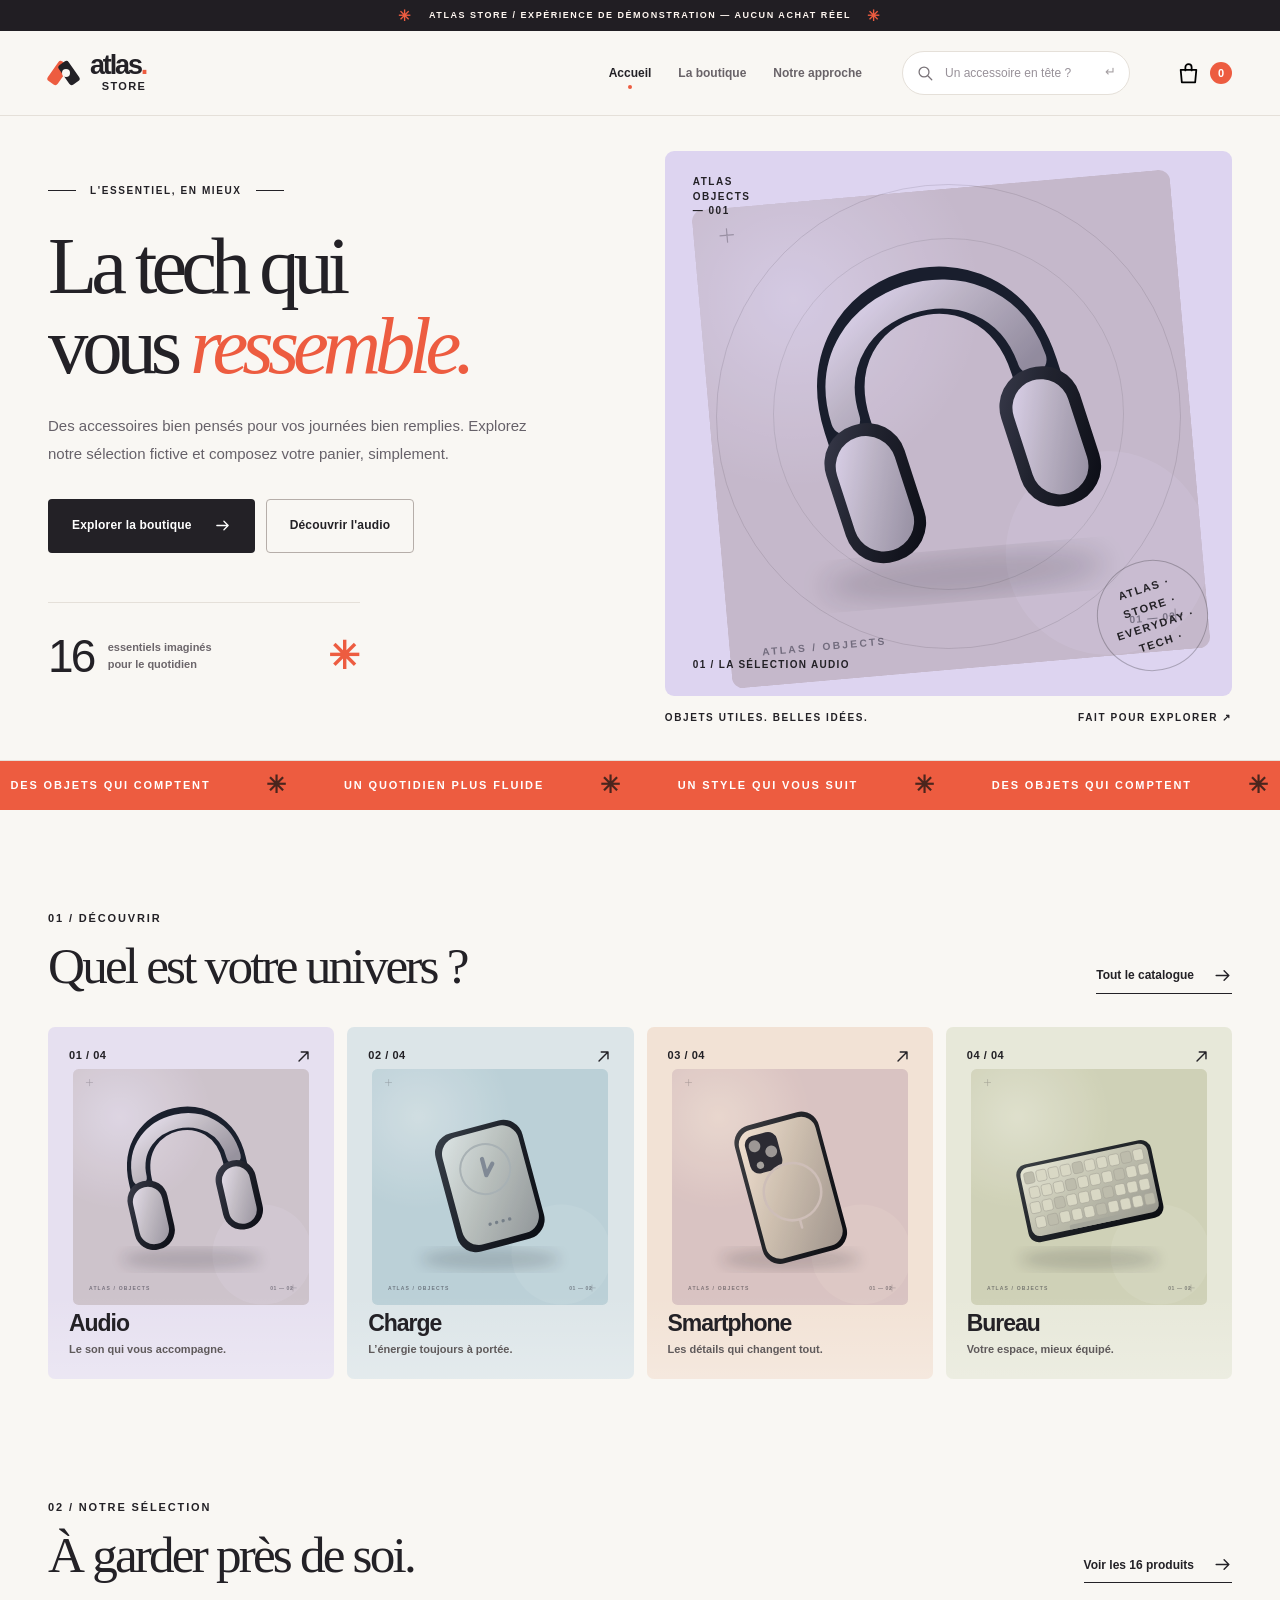
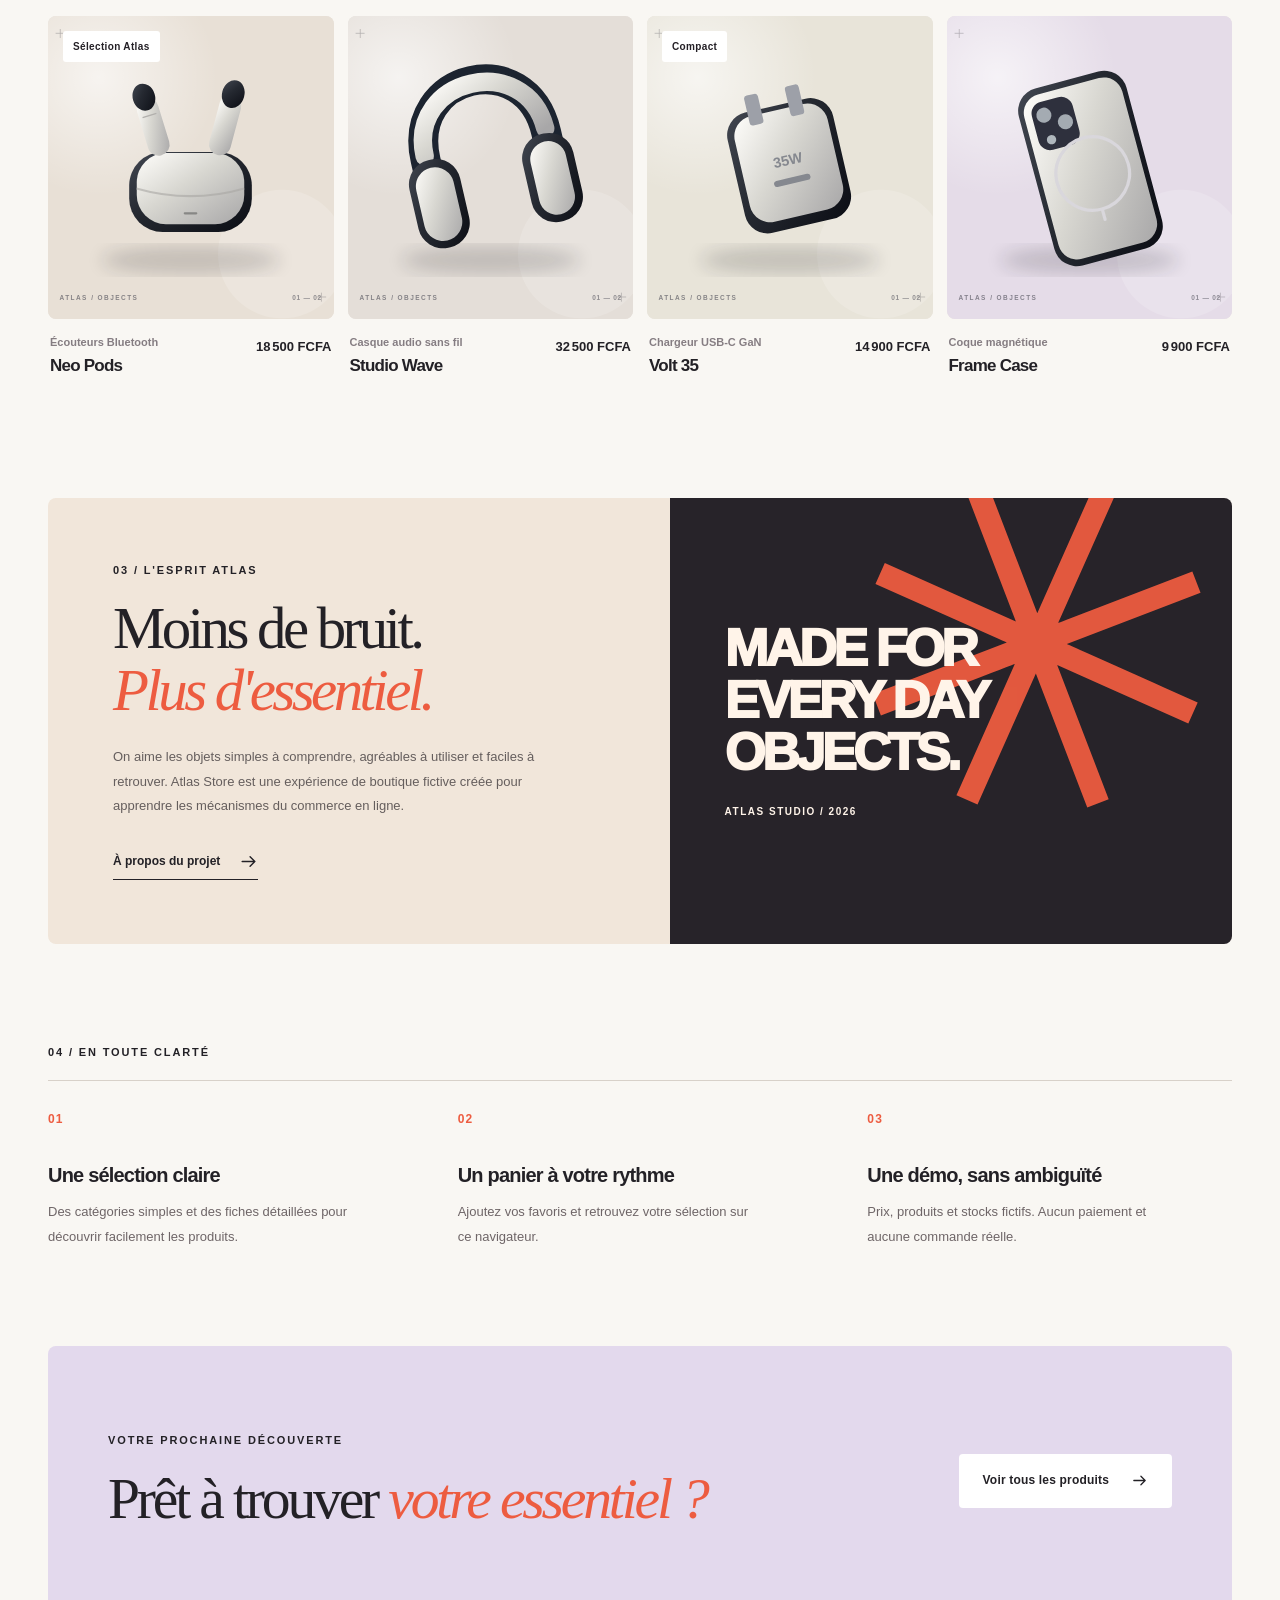
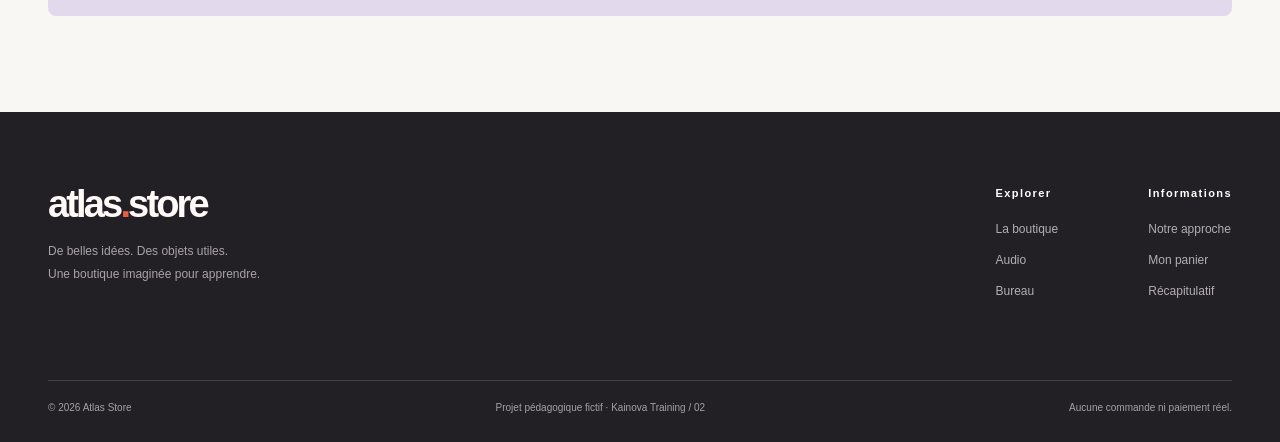
==== KAINOVA-TRAINING/02-atlas-store/index.html @ 6f4c929e "feat(training): build Atlas Store interactive catalog and local cart" ====
<!doctype html>
<html lang="fr">
<head>
  <meta charset="utf-8">
  <meta name="viewport" content="width=device-width, initial-scale=1">
  <meta name="theme-color" content="#f8f6f2">
  <meta name="description" content="Atlas Store, catalogue interactif fictif d'accessoires tech. Explorez 16 produits, comparez les variantes et composez un panier de démonstration, sans paiement réel.">
  <title>Atlas Store — Vos essentiels tech, autrement.</title>
  <link rel="icon" href="assets/favicon.svg" type="image/svg+xml">
  <link rel="stylesheet" href="css/style.css">
  <script type="module" src="js/app.js"></script>
</head>
<body>
  <a href="#main-content" class="skip-link">Aller au contenu</a>
  <div class="announcement"><span class="announcement__star" aria-hidden="true">✳</span> ATLAS STORE / EXPÉRIENCE DE DÉMONSTRATION — AUCUN ACHAT RÉEL <span class="announcement__star" aria-hidden="true">✳</span></div>
  <header class="site-header" id="site-header">
    <div class="header-inner container">
      <a class="logo" href="#/" aria-label="Atlas Store, accueil"><span class="logo__mark" aria-hidden="true"><span></span><span></span><span></span></span><span>atlas<span class="logo__dot">.</span><small>store</small></span></a>
      <nav class="header-nav" aria-label="Navigation principale"><a data-nav="home" href="#/">Accueil</a><a data-nav="catalog" href="#/catalogue">La boutique</a><a data-nav="about" href="#/a-propos">Notre approche</a></nav>
      <form id="header-search" class="header-search" role="search"><label for="global-search" class="sr-only">Rechercher dans le catalogue</label><svg aria-hidden="true" viewBox="0 0 24 24" fill="none"><circle cx="10.7" cy="10.7" r="6.6" stroke="currentColor" stroke-width="1.7"/><path d="m16 16 5 5" stroke="currentColor" stroke-width="1.7" stroke-linecap="round"/></svg><input type="search" id="global-search" placeholder="Un accessoire en tête ?" autocomplete="off"><kbd class="search-hint" aria-hidden="true">↵</kbd></form>
      <button id="cart-trigger" class="cart-trigger" type="button" aria-label="Ouvrir le panier, 0 article" aria-haspopup="dialog" aria-controls="cart-drawer"><svg aria-hidden="true" viewBox="0 0 24 24" fill="none" stroke="currentColor" stroke-width="1.7" stroke-linecap="round" stroke-linejoin="round"><path d="M4.5 8.5h15l-1.1 12H5.6z"/><path d="M9 9V6a3 3 0 0 1 6 0v3"/></svg><span class="cart-count" id="header-cart-count">0</span></button>
    </div>
    <div class="mobile-nav container" aria-label="Navigation mobile"><a href="#/">Accueil</a><a href="#/catalogue">Catalogue</a><a href="#/a-propos">À propos</a></div>
  </header>
  <main id="main-content" tabindex="-1"></main>
  <footer class="footer">
    <div class="container footer__top"><div><a class="footer-logo" href="#/">atlas<span>.</span>store</a><p>De belles idées. Des objets utiles.<br>Une boutique imaginée pour apprendre.</p></div><div class="footer__links"><div><strong>Explorer</strong><a href="#/catalogue">La boutique</a><a href="#/catalogue?category=audio">Audio</a><a href="#/catalogue?category=informatique">Bureau</a></div><div><strong>Informations</strong><a href="#/a-propos">Notre approche</a><a href="#/panier">Mon panier</a><a href="#/recapitulatif">Récapitulatif</a></div></div></div>
    <div class="container footer__bottom"><span>© <span id="footer-year">2026</span> Atlas Store</span><span>Projet pédagogique fictif · Kainova Training / 02</span><span>Aucune commande ni paiement réel.</span></div>
  </footer>
  <div id="drawer-layer" class="drawer-layer" hidden><div class="drawer-backdrop" data-close-drawer></div><aside id="cart-drawer" class="drawer" role="dialog" aria-modal="true" aria-labelledby="drawer-title" tabindex="-1"><div class="drawer__top"><div><p class="eyebrow">MON ESPACE</p><h2 id="drawer-title">Mon panier <span id="drawer-count"></span></h2></div><button class="icon-btn" type="button" id="drawer-close" aria-label="Fermer le panier"><svg viewBox="0 0 24 24" aria-hidden="true" fill="none" stroke="currentColor" stroke-width="1.7"><path d="M5 5l14 14M19 5 5 19"/></svg></button></div><div class="drawer__content" id="drawer-items"></div><div class="drawer__bottom" id="drawer-bottom"></div></aside></div>
  <div id="toast" class="toast" role="status" aria-live="polite" aria-atomic="true"></div>
  <svg xmlns="http://www.w3.org/2000/svg" style="position:absolute;width:0;height:0;overflow:hidden" aria-hidden="true"><symbol id="i-arrow" viewBox="0 0 24 24"><path d="M4 12h16M14 6l6 6-6 6" fill="none" stroke="currentColor" stroke-width="1.8" stroke-linecap="round" stroke-linejoin="round"/></symbol><symbol id="i-plus" viewBox="0 0 24 24"><path d="M12 5v14M5 12h14" fill="none" stroke="currentColor" stroke-width="1.9" stroke-linecap="round"/></symbol><symbol id="i-minus" viewBox="0 0 24 24"><path d="M5 12h14" fill="none" stroke="currentColor" stroke-width="1.9" stroke-linecap="round"/></symbol></svg>
</body>
</html>
---- KAINOVA-TRAINING/02-atlas-store/css/style.css ----
:root {
  --ink: #232126;
  --ink-soft: #5b575b;
  --subtle: #888184;
  --canvas: #f9f7f3;
  --paper: #fffefd;
  --stroke: #e5e0d9;
  --orange: #ed5c40;
  --orange-dark: #cf452c;
  --lavender: #e8e0f0;
  --shadow: 0 16px 48px rgba(37,29,26,.07);
  --radius: 13px;
  --container: 1392px;
}
*,*::before,*::after {box-sizing:border-box}
html{scroll-behavior:smooth;scroll-padding-top:110px}
body{margin:0;background:var(--canvas);color:var(--ink);font-family:Inter,'Segoe UI',Arial,Helvetica,sans-serif;font-size:15px;-webkit-font-smoothing:antialiased;line-height:1.5}
body.has-drawer{overflow:hidden}
button,input,select{font:inherit}
button{cursor:pointer}
button:disabled{cursor:not-allowed}
a{color:inherit;text-decoration:none}
img,svg{max-width:100%}
img{display:block;object-fit:cover}
svg{display:block}
:focus-visible{outline:3px solid var(--orange);outline-offset:4px}
::selection{background:#ffc7b5;color:var(--ink)}
.container{width:min(var(--container),calc(100% - 96px));margin-inline:auto}
.sr-only{position:absolute!important;width:1px;height:1px;overflow:hidden;clip:rect(0,0,0,0);white-space:nowrap;clip-path:inset(50%);border:0;padding:0;margin:-1px}
.skip-link{position:fixed;left:10px;top:-80px;background:#fff;color:#111;padding:14px 20px;z-index:1000;border-radius:4px}
.skip-link:focus{top:10px}
.eyebrow{font-size:11px;font-weight:800;letter-spacing:.17em;line-height:1.5;margin:0 0 20px;text-transform:uppercase}
.arrow-icon{width:19px;height:19px;flex:0 0 auto}
.text-orange{color:var(--orange)}
.announcement{background:#211e23;color:#fff7f1;min-height:31px;padding:8px 16px;display:flex;justify-content:center;align-items:center;gap:16px;font-size:9px;line-height:1.4;font-weight:780;letter-spacing:.17em;text-align:center}
.announcement__star{font-size:15px;color:var(--orange);line-height:0}
.site-header{background:var(--canvas);border-bottom:1px solid var(--stroke);position:sticky;top:0;z-index:30}
.header-inner{height:84px;display:flex;align-items:center;gap:40px}
.logo{display:flex;gap:9px;align-items:center;font-size:27px;line-height:.85;font-weight:900;letter-spacing:-.08em;white-space:nowrap}
.logo small{display:block;text-align:right;font-size:11px;font-weight:800;letter-spacing:.12em;margin-top:5px;text-transform:uppercase}
.logo__dot{color:var(--orange)}
.logo__mark{width:33px;height:32px;position:relative;display:block;flex:0 0 auto}
.logo__mark span{position:absolute;display:block;width:12px;height:24px;background:var(--orange);border-radius:3px;transform:rotate(35deg);top:4px}
.logo__mark span:nth-child(1){left:4px}.logo__mark span:nth-child(2){left:15px;transform:rotate(-35deg);background:var(--ink)}.logo__mark span:nth-child(3){left:14px;top:12px;width:8px;height:8px;background:var(--canvas);transform:none;border-radius:100%}
.header-nav{display:flex;align-items:center;gap:27px;margin-left:auto}
.header-nav a{font-size:12px;font-weight:700;white-space:nowrap;position:relative;padding:9px 0;color:#696368;transition:color .2s}
.header-nav a:hover,.header-nav a.is-active{color:var(--ink)}
.header-nav a.is-active::after{content:"";height:4px;width:4px;border-radius:50%;background:var(--orange);position:absolute;bottom:2px;left:calc(50% - 2px)}
.header-search{width:228px;height:44px;display:flex;align-items:center;gap:9px;padding:0 13px;border:1px solid var(--stroke);background:#fff;border-radius:100px;flex-shrink:1;transition:border-color .2s}
.header-search:focus-within{border-color:var(--orange)}
.header-search svg{width:18px;height:18px;color:#797378;flex:none}
.header-search input{border:0;outline:0;width:100%;min-width:0;flex:1;font-size:12px;color:var(--ink);background:transparent}
.header-search input::placeholder{color:#989199}
.search-hint{color:#a39da0;font-size:13px}
.cart-trigger{display:flex;align-items:center;gap:9px;border:0;background:transparent;padding:7px 0 7px 6px;flex:none}
.cart-trigger svg{width:25px;height:25px}
.cart-count{background:var(--orange);color:#fff;min-width:22px;height:22px;border-radius:50%;font-size:11px;font-weight:800;display:grid;place-items:center;padding:0 4px}
.mobile-nav{display:none}
.btn{appearance:none;border:1px solid transparent;display:inline-flex;align-items:center;justify-content:center;gap:22px;min-height:54px;padding:13px 23px;font-size:12px;font-weight:800;letter-spacing:.015em;border-radius:4px;line-height:1.3;white-space:nowrap;transition:transform .18s ease,background-color .18s ease,border-color .18s ease,color .18s ease}
.btn:hover:not(:disabled){transform:translateY(-2px)}
.btn svg{width:17px;height:17px}
.btn--dark{background:var(--ink);color:#fff}
.btn--dark:hover:not(:disabled){background:#3c3540}
.btn--outline{border-color:#b6aea9;background:transparent;color:var(--ink)}
.btn--outline:hover:not(:disabled){border-color:var(--ink);background:#fff}
.btn--light{background:#fff;color:var(--ink)}
.btn:disabled{background:#a49d9c;color:#f6f4f0;opacity:.8}
.text-link{display:inline-flex;align-items:center;gap:19px;font-size:12px;font-weight:800;border-bottom:1px solid var(--ink);padding:8px 0;white-space:nowrap;transition:gap .2s}
.text-link:hover{gap:27px}
/* — Editorial home — */
.home-hero{border-bottom:1px solid var(--stroke)}
.home-hero__grid{display:grid;grid-template-columns:1fr .98fr;min-height:638px;gap:38px;padding-top:35px;padding-bottom:35px}
.home-hero__copy{display:flex;flex-direction:column;align-items:flex-start;justify-content:center;padding:10px 0 17px}
.hero-kicker{display:flex;align-items:center;gap:14px;letter-spacing:.16em;font-size:10px;font-weight:800;margin-bottom:28px}
.hero-kicker__line{display:inline-block;width:28px;height:1px;background:var(--ink)}
.home-hero h1{font-family:Georgia,'Times New Roman',serif;font-size:clamp(67px,6.3vw,106px);line-height:.99;letter-spacing:-.075em;font-weight:400;margin:0 0 26px}
.home-hero h1 em,.editorial h2 em,.end-cta h2 em,.about-hero h1 em{font-weight:400;color:var(--orange)}
.home-hero__copy>p{max-width:480px;font-size:15px;line-height:1.85;margin:0 0 31px;color:#666169}
.hero-actions{display:flex;align-items:center;gap:11px;flex-wrap:wrap}
.hero-counter{display:flex;align-items:center;gap:14px;border-top:1px solid var(--stroke);margin-top:49px;padding-top:24px;min-width:312px}
.hero-counter strong{font-size:46px;font-weight:500;letter-spacing:-.06em;line-height:1}
.hero-counter span{font-size:11px;color:#6c666b;line-height:1.55;font-weight:600}
.hero-counter .hero-counter__spark{margin-left:auto;font-size:38px;color:var(--orange)}
.hero-composition{min-width:0;display:flex;flex-direction:column}
.hero-composition__panel{background:#ddd4f0;border-radius:9px;flex:1;position:relative;min-height:545px;overflow:hidden;isolation:isolate}
.hero-composition__panel::before{content:"";position:absolute;border:1px solid rgba(37,30,44,.12);border-radius:50%;width:82%;aspect-ratio:1;left:9%;top:6%}
.hero-composition__panel::after{content:"";position:absolute;border:1px solid rgba(37,30,44,.1);border-radius:50%;width:62%;aspect-ratio:1;left:19%;top:16%}
.hero-composition__panel>img{width:85%;height:88%;object-fit:contain;position:absolute;left:8%;top:7%;mix-blend-mode:multiply;z-index:1;transform:rotate(-5deg)}
.hero-stamp{position:absolute;top:24px;left:28px;font-size:10px;font-weight:900;letter-spacing:.15em;line-height:1.45;z-index:2}
.hero-caption{position:absolute;bottom:24px;left:28px;font-weight:750;font-size:10px;letter-spacing:.13em;z-index:2}
.hero-orbit{position:absolute;right:24px;bottom:25px;width:111px;height:111px;border:1px solid rgba(35,33,38,.28);border-radius:50%;display:flex;align-items:center;justify-content:center;text-align:center;padding:10px;font-size:11px;font-weight:900;letter-spacing:.14em;line-height:1.7;transform:rotate(-18deg);z-index:2}
.hero-composition__bottom{display:flex;justify-content:space-between;gap:10px;padding-top:14px;font-size:10px;letter-spacing:.16em;font-weight:850}
.marquee{overflow:hidden;background:var(--orange);color:#fff;padding:16px 0}
.marquee__track{display:flex;gap:35px;align-items:center;justify-content:space-around;white-space:nowrap;font-size:11px;letter-spacing:.17em;font-weight:800}
.marquee__track span:nth-child(2n){font-size:24px;line-height:.5;color:#4a251d}
.section{padding-top:100px;padding-bottom:20px}
.section-head{display:flex;align-items:flex-end;justify-content:space-between;gap:20px;margin-bottom:33px}
.section-head h2{font-family:Georgia,'Times New Roman',serif;font-weight:400;letter-spacing:-.055em;font-size:clamp(38px,4vw,62px);line-height:1.07;margin:0}
.section-head .eyebrow{margin-bottom:13px}
.categories-grid{display:grid;grid-template-columns:repeat(4,minmax(0,1fr));gap:13px}
.category-card{position:relative;min-height:352px;border-radius:7px;overflow:hidden;isolation:isolate;display:flex;flex-direction:column;justify-content:space-between;transition:transform .2s}
.category-card:hover{transform:translateY(-5px)}
.category-card--audio{background:#e6e0f0}.category-card--charge{background:#dce5e8}.category-card--telephone{background:#f2e2d5}.category-card--informatique{background:#e7e8d9}
.category-card__top{position:relative;z-index:2;display:flex;justify-content:space-between;padding:20px 21px;font-size:11px;font-weight:900;letter-spacing:.05em}
.category-card__top svg{width:19px;height:19px;transform:rotate(-45deg)}
.category-card img{position:absolute;width:90%;height:67%;top:12%;left:5%;object-fit:contain;mix-blend-mode:multiply;transition:transform .25s}
.category-card:hover img{transform:scale(1.05)}
.category-card__bottom{position:relative;z-index:2;padding:16px 21px 21px;background:linear-gradient(transparent,rgba(255,255,255,.22))}
.category-card h3{font-size:23px;letter-spacing:-.045em;line-height:1.1;margin:0 0 5px}
.category-card p{font-size:11px;margin:0;color:#5f5a5b;font-weight:600}
.product-grid{display:grid;grid-template-columns:repeat(4,minmax(0,1fr));gap:23px 14px}
.product-card{min-width:0}
.product-card__visual{background:#ece8e2;display:block;position:relative;overflow:hidden;aspect-ratio:1 / 1.06;border-radius:8px}
.product-card__image{width:100%;height:100%;object-fit:cover;transition:transform .3s ease}
.product-card__visual:hover .product-card__image{transform:scale(1.055)}
.card-pill{position:absolute;left:15px;top:15px;background:#fff;color:#242026;padding:8px 10px;border-radius:3px;font-size:10px;font-weight:800;letter-spacing:.035em;z-index:2}
.card-pill--unavailable{background:#2b2930;color:#fff;top:auto;bottom:14px}
.card-quick{position:absolute;bottom:13px;right:13px;display:flex;align-items:center;gap:10px;background:var(--ink);color:white;padding:10px 12px;font-size:10px;font-weight:750;border-radius:3px;opacity:0;transform:translateY(8px);transition:opacity .2s,transform .2s}
.card-quick svg{height:15px;width:15px}
.product-card__visual:hover .card-quick,.product-card__visual:focus-visible .card-quick{opacity:1;transform:translateY(0)}
.product-card__info{display:flex;justify-content:space-between;gap:9px;padding:16px 2px 2px}
.product-card__sub{font-size:11px;line-height:1.3;color:#857d82;font-weight:600;margin:0 0 5px}
.product-card h3{font-size:17px;font-weight:760;letter-spacing:-.045em;margin:0;line-height:1.4}
.product-card h3 a:hover{text-decoration:underline;text-underline-offset:3px}
.product-card__price{font-size:13px;font-weight:800;white-space:nowrap;margin:4px 0 0;line-height:1.3}
.editorial{margin-top:98px;display:grid;grid-template-columns:1.05fr .95fr;min-height:410px;background:#f1e6da;border-radius:8px;overflow:hidden}
.editorial__text{padding:64px 65px}
.editorial h2{font-family:Georgia,'Times New Roman',serif;font-weight:400;line-height:1.05;letter-spacing:-.06em;font-size:clamp(39px,4.6vw,68px);margin:0 0 23px}
.editorial__text>p:not(.eyebrow){max-width:430px;color:#655e5d;font-size:13px;line-height:1.9;margin:0 0 25px}
.editorial__graphic{background:#272329;color:#fff4e9;display:flex;justify-content:center;flex-direction:column;position:relative;padding:55px;overflow:hidden}
.editorial__graphic>span:nth-child(2){z-index:2;font-size:clamp(38px,4.1vw,63px);font-weight:950;line-height:.99;letter-spacing:-.07em}
.editorial__asterisk{position:absolute;color:var(--orange);top:-81px;right:-5px;font-size:470px;line-height:1;transform:rotate(-21deg);opacity:.95}
.editorial__graphic small{z-index:2;font-size:10px;letter-spacing:.15em;font-weight:800;margin-top:26px}
.benefit-section{padding-bottom:96px}
.benefit-grid{display:grid;grid-template-columns:repeat(3,minmax(0,1fr));gap:45px;border-top:1px solid #d8d1c9;padding-top:29px}
.benefit-num{display:block;font-size:12px;letter-spacing:.1em;color:var(--orange);font-weight:900;margin-bottom:32px}
.benefit-grid h3{font-size:20px;letter-spacing:-.04em;margin:0 0 10px}
.benefit-grid p{font-size:13px;color:#6e6567;line-height:1.9;max-width:300px;margin:0}
.end-cta{min-height:270px;padding:45px 60px;background:#e3d9ed;display:flex;justify-content:space-between;align-items:center;gap:40px;border-radius:8px;margin-bottom:96px}
.end-cta h2{font-family:Georgia,'Times New Roman',serif;font-size:clamp(39px,4.5vw,65px);font-weight:400;line-height:1.05;letter-spacing:-.055em;margin:0;max-width:610px}
/* — Shared inner pages — */
.breadcrumbs{display:flex;align-items:center;flex-wrap:wrap;gap:10px;font-size:11px;font-weight:680;color:#8c8586;margin:29px 0 30px}
.breadcrumbs a:hover{color:var(--orange)}
.page-hero{background:#f2eee9;padding-bottom:45px}
.page-hero .breadcrumbs{padding-top:25px;margin-top:0}
.page-hero__heading{display:flex;justify-content:space-between;align-items:flex-end}
.page-hero h1,.inside-page__head h1{font-family:Georgia,'Times New Roman',serif;font-weight:400;font-size:clamp(62px,8vw,110px);letter-spacing:-.085em;line-height:.95;margin:0 0 16px}
.page-hero .eyebrow{margin-bottom:17px}
.page-intro{max-width:540px;color:#706a6b;line-height:1.75;font-size:14px;margin:0}
.page-hero__ornament{font-size:175px;color:var(--orange);line-height:.75;margin-right:6vw;transform:rotate(22deg)}
.catalog-layout{display:grid;grid-template-columns:235px minmax(0,1fr);gap:44px;padding-top:49px;padding-bottom:115px}
.filters{padding-right:28px;border-right:1px solid var(--stroke)}
.filters__heading{display:flex;justify-content:space-between;align-items:center;gap:10px;margin-bottom:34px}
.filters__heading h2{font-size:20px;letter-spacing:-.05em;margin:0}
.reset-link{padding:4px 0;background:transparent;border:0;color:#9b5e54;font-size:11px;font-weight:760;text-decoration:underline;text-underline-offset:4px}
.filter-label{display:block;font-size:10px;letter-spacing:.12em;font-weight:850;margin:0 0 16px}
.filter-categories{display:flex;flex-direction:column;align-items:stretch;gap:5px;margin-bottom:31px}
.filter-chip{padding:11px 14px;border:1px solid transparent;border-radius:4px;text-align:left;background:transparent;font-size:12px;font-weight:700;color:#706b6c;transition:background .15s,border-color .15s}
.filter-chip:hover{background:#fff}.filter-chip.is-active{background:#272329;color:#fff;border-color:#272329}
.select-control{width:100%;min-height:45px;appearance:none;background:#fff url("data:image/svg+xml,%3Csvg xmlns='http://www.w3.org/2000/svg' width='16' height='16' fill='none' stroke='%235a5459' stroke-width='1.7'%3E%3Cpath d='m3 6 5 5 5-5'/%3E%3C/svg%3E") no-repeat right 13px center;padding:11px 38px 11px 13px;border:1px solid #ded8d3;border-radius:4px;font-size:12px;font-weight:650;color:var(--ink)}
.filters__note{border-top:1px solid var(--stroke);margin-top:34px;padding:24px 0;display:flex;gap:12px;color:#777074}
.filters__note span{color:var(--orange);font-size:20px}
.filters__note p{font-size:11px;line-height:1.65;margin:0}
.catalog-main{min-width:0}
.catalog-toolbar{min-height:48px;display:flex;align-items:center;justify-content:space-between;gap:20px;margin-bottom:19px}
.results-label{font-size:13px;font-weight:600}.results-label strong{font-size:17px;margin-right:3px}.searched-term{font-size:11px;color:#9a7470;font-weight:600}
.sort-field{display:flex;align-items:center;gap:12px}.sort-field label{white-space:nowrap;font-size:11px;font-weight:720;color:#7d7779}.select-control--sort{min-width:186px}
.catalog-grid{grid-template-columns:repeat(3,minmax(0,1fr));row-gap:34px}
.catalog-grid .product-card__visual{aspect-ratio:1 / 1.04}
.empty-state{text-align:center;padding:75px 20px 100px;background:#f4f0e9;border-radius:8px}
.empty-state__glyph{display:block;font-size:83px;font-weight:300;color:var(--orange);line-height:1;margin-bottom:21px}
.empty-state h1,.empty-state h2{font-family:Georgia,serif;font-size:39px;letter-spacing:-.05em;font-weight:400;line-height:1.2;margin:0 auto 15px}
.empty-state p{font-size:13px;color:#777071;max-width:430px;line-height:1.8;margin:0 auto 25px}
.empty-state--404{margin:70px auto}
/* — Detail product — */
.product-page{padding-bottom:105px}
.product-detail{display:grid;grid-template-columns:minmax(0,1.12fr) minmax(0,.83fr);gap:clamp(45px,6vw,105px)}
.product-gallery{min-width:0}.product-gallery__main{position:relative;aspect-ratio:1 / 1;background:#eee8e1;border-radius:8px;overflow:hidden}
.product-gallery__image{width:100%;height:100%;object-fit:cover}
.product-gallery__label{position:absolute;top:25px;left:25px;font-size:10px;font-weight:900;letter-spacing:.14em}
.product-gallery__thumbnails{display:flex;gap:12px;margin-top:13px}
.gallery-thumb{width:110px;aspect-ratio:1;border:2px solid transparent;background:#eee8e1;padding:0;border-radius:5px;overflow:hidden}
.gallery-thumb.is-active{border-color:var(--ink)}.gallery-thumb img{width:100%;height:100%}
.product-information{padding-top:18px}
.product-information .eyebrow{margin:0 0 19px;color:var(--orange)}
.separator-dot{padding:0 8px;color:#989297}
.product-information h1{font-family:Georgia,serif;font-weight:400;letter-spacing:-.074em;line-height:1.04;font-size:clamp(53px,5.5vw,80px);margin:0}
.product-information__sub{font-size:19px;color:#898186;letter-spacing:-.035em;margin:5px 0 22px}
.product-information__price{font-size:27px;font-weight:850;letter-spacing:-.045em;margin:0 0 20px}
.product-information__description{font-size:13px;color:#676065;line-height:1.9;max-width:455px;margin:0 0 21px}
.stock-line{display:flex;align-items:center;gap:9px;font-size:11px;font-weight:740;margin-bottom:25px;color:#4e6954}
.stock-dot{width:7px;height:7px;background:#62a774;border-radius:50%;box-shadow:0 0 0 4px #e7eee6}
.stock-line--unavailable{color:#b7503f}.stock-line--unavailable .stock-dot{background:#d36e50;box-shadow:0 0 0 4px #f4dfd9}
.variant-picker{margin:0 0 27px;padding:23px 0 0;border:0;border-top:1px solid var(--stroke)}
.variant-picker legend{float:left;width:100%;font-size:10px;font-weight:870;letter-spacing:.13em;margin-bottom:17px}
.variant-picker__chosen{font-weight:620;color:#8a8387;letter-spacing:0;font-size:11px;text-transform:none}
.variant-list{display:flex;gap:8px;flex-wrap:wrap;clear:both}
.variant-option{display:flex;align-items:center;gap:8px;padding:11px 12px;border:1px solid #d7d0ce;border-radius:4px;background:transparent;font-size:11px;font-weight:720;color:#635e61;transition:border-color .2s,background .2s}
.variant-option:hover{border-color:#71676c}.variant-option.is-selected{border:2px solid var(--ink);background:#fff;padding:10px 11px;color:var(--ink)}
.variant-option.is-unavailable{opacity:.56}.variant-cross{font-size:17px;line-height:.6}
.color-swatch{display:inline-block;border-radius:50%;height:15px;width:15px;flex:0 0 15px;background:var(--swatch);box-shadow:0 0 0 1px rgba(26,23,22,.22),inset 0 0 0 2px rgba(255,255,255,.18)}
.purchase-controls{display:grid;grid-template-columns:auto minmax(0,1fr);align-items:end;gap:16px;border-top:1px solid var(--stroke);padding-top:24px}
.purchase-label{font-size:10px;font-weight:850;letter-spacing:.13em;margin:0 0 11px}
.qty-stepper{height:53px;display:flex;align-items:center;border:1px solid #dcd6d2;border-radius:4px;background:#fff;overflow:hidden;min-width:146px}
.qty-stepper button{display:grid;place-items:center;width:44px;min-width:44px;height:100%;background:transparent;border:0}
.qty-stepper button:not(:disabled):hover{background:#f1eee9}
.qty-stepper button:disabled{color:#c4bdba}
.qty-stepper svg{width:16px;height:16px}
.qty-stepper input{min-width:0;width:56px;max-width:56px;flex:1;height:100%;padding:0;border:0;text-align:center;outline:0;font-weight:800;font-size:13px;appearance:textfield;-moz-appearance:textfield}
.qty-stepper input::-webkit-inner-spin-button,.qty-stepper input::-webkit-outer-spin-button{appearance:none;margin:0}
.add-cart-btn{width:100%;height:53px}
.demo-disclaimer{font-size:11px;color:#91898b;line-height:1.7;margin:14px 0 0}
.features-box{margin-top:33px;padding:23px 25px;background:#f2eee8;border-radius:5px}
.features-box h2{font-size:15px;margin:0 0 12px;letter-spacing:-.03em}
.features-box ul{display:grid;gap:9px;margin:0;padding:0;list-style:none}
.features-box li{font-size:12px;color:#635d60;display:flex;align-items:flex-start;gap:11px}
.features-box li:before{content:"+";font-weight:900;color:var(--orange)}
.features-box>p{font-size:10px;color:#938d91;margin:17px 0 0;line-height:1.6}
.related-section{margin-top:40px;padding-bottom:0}.related-grid{grid-template-columns:repeat(3,minmax(0,1fr))}
/* — Basket, recap and about — */
.inside-page{min-height:540px;padding-bottom:120px}
.inside-page__head{display:flex;justify-content:space-between;align-items:flex-end;gap:25px;padding:10px 0 31px;border-bottom:1px solid var(--stroke)}
.inside-page__head h1{margin-bottom:0}.inside-page__head p:not(.eyebrow){font-size:13px;color:#8d8385;margin-bottom:7px}
.cart-layout{display:grid;grid-template-columns:minmax(0,1.5fr) minmax(300px,.72fr);gap:64px;padding-top:33px;align-items:start}
.cart-list__head{display:flex;align-items:center;justify-content:space-between;gap:12px;border-bottom:1px solid var(--stroke);padding:0 0 18px}
.cart-list__head strong{font-size:11px;letter-spacing:.13em}
.cart-item{display:grid;grid-template-columns:154px minmax(0,1fr) auto;gap:22px;padding:23px 0;border-bottom:1px solid var(--stroke);align-items:start}
.cart-item__photo{display:block;border-radius:6px;overflow:hidden;width:154px;aspect-ratio:1;background:#e8e4df}
.cart-item__photo img{width:100%;height:100%}
.cart-item__eyebrow{font-size:10px;color:#9a9090;font-weight:650;margin:2px 0 3px}
.cart-item h3{font-size:19px;letter-spacing:-.04em;line-height:1.2;margin:0 0 8px}
.cart-item__variant{font-size:11px;color:#756d71;display:flex;align-items:center;gap:7px;margin:0 0 5px}
.cart-item__variant .color-swatch{height:11px;width:11px;flex-basis:11px}
.cart-item__unit{font-size:11px;color:#827b7c;margin:0 0 15px}
.cart-item__actions{display:flex;align-items:center;gap:17px;flex-wrap:wrap}
.qty-stepper--small{min-width:107px;width:107px;height:34px}
.qty-stepper--small button{width:33px;min-width:33px}
.qty-stepper--small span{display:grid;place-items:center;width:41px;font-size:12px;font-weight:800}
.qty-stepper--small svg{width:13px;height:13px}
.remove-btn{border:0;background:transparent;color:#958281;text-decoration:underline;text-underline-offset:3px;font-size:11px;font-weight:700;padding:3px 0}
.remove-btn:hover{color:var(--orange)}
.cart-item__total{font-size:13px;white-space:nowrap;padding-top:3px}
.cart-summary{background:#eeeae4;border-radius:6px;padding:31px 30px;position:sticky;top:123px}
.cart-summary h2{font-size:22px;letter-spacing:-.05em;margin:0 0 30px}
.summary-row{display:flex;justify-content:space-between;gap:12px;font-size:12px;color:#716a6b;margin-bottom:17px}
.summary-row strong{color:var(--ink);font-weight:800}
.summary-row--total{border-top:1px solid #d6d0c9;padding-top:21px;margin-top:27px;font-size:15px;color:var(--ink);font-weight:800}
.summary-row--total strong{font-size:19px;letter-spacing:-.04em}
.summary-note{display:flex;gap:11px;align-items:flex-start;border:1px solid #dcd2c8;border-radius:4px;padding:12px;margin:20px 0;font-size:10px;line-height:1.6;color:#6a6262}
.summary-note>span:first-child{font-size:18px;color:var(--orange)}
.summary-btn{width:100%;margin-top:6px}
.summary-back{display:flex;align-items:center;gap:12px;font-size:11px;font-weight:730;justify-content:center;padding:20px 0 0}
.summary-back svg{width:16px;height:16px}
.cart-empty{text-align:center;background:#f2eee8;margin:32px auto;padding:69px 20px;max-width:680px;border-radius:7px}
.cart-empty__illustration{height:100px;width:100px;border:2px solid #ddcec4;color:var(--orange);border-radius:50%;display:grid;place-items:center;font-size:73px;margin:0 auto 22px;line-height:1}
.cart-empty h2{font-size:33px;font-family:Georgia,serif;letter-spacing:-.05em;font-weight:400;line-height:1.2;margin:0 0 13px}
.cart-empty p{font-size:12px;color:#796e71;line-height:1.8;max-width:360px;margin:0 auto 25px}
.recap-banner{display:flex;gap:18px;align-items:center;background:#e9dfd3;border-left:4px solid var(--orange);padding:21px 25px;margin:35px 0 0}
.recap-banner>span{font-size:26px;color:var(--orange)}.recap-banner p{font-size:12px;line-height:1.8;margin:0}
.recap-list>h2{font-size:17px;margin:0 0 15px}
.recap-item{display:grid;grid-template-columns:80px minmax(0,1fr) auto;gap:17px;align-items:center;border-bottom:1px solid var(--stroke);padding:15px 0}
.recap-item__image{background:#eee8e1;border-radius:5px;overflow:hidden}.recap-item img{width:80px;height:80px}
.recap-item h3{font-size:15px;margin:0 0 5px}.recap-item p{font-size:11px;color:#797177;margin:0 0 3px}.recap-item strong{font-size:13px;white-space:nowrap}
.recap-actions{display:flex;align-items:center;gap:30px;margin-top:32px}
.about-hero{padding:65px 0 90px}.about-hero h1{font-family:Georgia,serif;font-size:clamp(54px,7.8vw,110px);line-height:1;letter-spacing:-.07em;font-weight:400;margin:0 0 30px}.about-hero>p:not(.eyebrow){font-size:16px;color:#6c6568;max-width:625px;line-height:1.85}
.about-grid{display:grid;grid-template-columns:repeat(3,minmax(0,1fr));gap:40px;border-top:1px solid var(--stroke);padding:35px 0 100px}
.about-grid span{color:var(--orange);font-weight:850;font-size:12px}.about-grid h2{font-size:25px;line-height:1.15;letter-spacing:-.05em;max-width:235px;margin:25px 0 15px}.about-grid p{font-size:13px;color:#746b6e;line-height:1.9;max-width:310px;margin:0}
.about-cta{padding:54px;background:#e8e0f0;display:flex;justify-content:space-between;align-items:center;border-radius:6px;gap:20px}.about-cta h2{font:400 44px/1.13 Georgia,serif;letter-spacing:-.055em;margin:0}
/* — Drawer / toast — */
.drawer-layer[hidden]{display:none}
.drawer-layer{position:fixed;inset:0;z-index:100;display:flex;justify-content:flex-end}
.drawer-backdrop{position:absolute;inset:0;background:rgba(16,15,18,.55)}
.drawer{position:relative;width:min(480px,100%);height:100%;background:var(--canvas);display:flex;flex-direction:column;box-shadow:-12px 0 54px rgba(22,20,20,.17)}
.drawer__top{display:flex;justify-content:space-between;align-items:flex-start;padding:31px 30px 22px;border-bottom:1px solid var(--stroke)}
.drawer__top .eyebrow{margin-bottom:5px}.drawer__top h2{font:400 34px/1.1 Georgia,serif;letter-spacing:-.05em;margin:0}.drawer__top h2 span{font:750 14px Arial,sans-serif;color:#a19697}
.icon-btn{border:1px solid #d9d2cc;background:transparent;padding:10px;display:grid;place-items:center;border-radius:50%;height:40px;width:40px}.icon-btn svg{height:17px;width:17px}
.drawer__content{flex:1;overflow-y:auto;padding:0 30px;overscroll-behavior:contain}
.drawer .cart-item{grid-template-columns:91px minmax(0,1fr);gap:15px;padding:20px 0;position:relative}
.drawer .cart-item__photo{width:91px}.drawer .cart-item h3{font-size:16px}
.drawer .cart-item__total{grid-column:2;position:absolute;right:0;top:22px;font-size:10px}
.drawer .cart-item__body{padding-top:22px}
.drawer .cart-item__unit{display:none}.drawer .cart-item__actions{gap:15px}
.drawer .cart-empty{background:transparent;margin:0;padding:84px 5px}
.drawer .cart-empty h2{font-size:29px}
.drawer__bottom{padding:20px 30px 25px;border-top:1px solid var(--stroke);background:var(--paper)}
.drawer__bottom:empty{display:none}
.drawer-subtotal{display:flex;justify-content:space-between;align-items:baseline;gap:10px;margin-bottom:19px;font-size:12px;color:#6c6568}
.drawer-subtotal strong{font-size:19px;color:var(--ink)}
.drawer-cta{width:100%}.drawer-warning{text-align:center;font-size:10px;color:#958d8d;margin:13px 0 0}
.toast{position:fixed;z-index:120;left:50%;bottom:28px;transform:translate(-50%,16px);background:#242128;color:#fff;padding:15px 23px;border-radius:5px;font-size:12px;font-weight:700;line-height:1.5;text-align:center;max-width:calc(100% - 30px);box-shadow:var(--shadow);opacity:0;pointer-events:none;transition:opacity .2s,transform .2s}
.toast--visible{opacity:1;transform:translate(-50%,0)}
/* — Footer — */
.footer{background:#232025;color:#fffaf7}
.footer__top{padding:73px 0 80px;display:flex;justify-content:space-between;gap:40px}
.footer-logo{font-size:38px;letter-spacing:-.075em;line-height:1;font-weight:900}.footer-logo span{color:var(--orange)}
.footer__top p{color:#aaa2a6;font-size:12px;line-height:1.9;margin:17px 0 0}
.footer__links{display:flex;gap:90px}.footer__links>div{display:flex;flex-direction:column;gap:13px}
.footer__links strong{font-size:11px;letter-spacing:.13em;color:#fff;margin-bottom:6px}.footer__links a{font-size:12px;color:#b4adb1}.footer__links a:hover{color:#fff}
.footer__bottom{padding:19px 0 27px;border-top:1px solid #474147;display:flex;justify-content:space-between;gap:15px;flex-wrap:wrap;font-size:10px;color:#a79fa3}
@media (min-width:1441px){.home-hero__grid{min-height:680px}.hero-composition__panel{min-height:590px}}
@media (max-width:1190px){.header-inner{gap:20px}.header-nav{gap:15px}.header-search{width:190px}.home-hero h1{font-size:clamp(57px,6vw,82px)}.hero-composition__panel{min-height:460px}.category-card{min-height:310px}.category-card h3{font-size:21px}.cart-layout{gap:30px}}
@media (max-width:980px){.container{width:calc(100% - 56px)}.header-inner{gap:17px}.header-nav{gap:13px}.header-nav a{font-size:11px}.header-search{width:170px}.hero-composition__panel{min-height:425px}.home-hero__grid{gap:22px;min-height:550px}.home-hero h1{font-size:59px}.home-hero__copy>p{font-size:13px}.hero-actions{gap:8px}.btn{padding:12px 18px;min-height:50px}.categories-grid{grid-template-columns:repeat(2,minmax(0,1fr))}.category-card{min-height:290px}.category-card img{height:82%;top:5%}.product-grid{grid-template-columns:repeat(2,minmax(0,1fr))}.catalog-grid{grid-template-columns:repeat(2,minmax(0,1fr))}.editorial__text{padding:55px 40px}.editorial__graphic{padding:40px}.section{padding-top:70px}.catalog-layout{gap:24px;grid-template-columns:195px minmax(0,1fr)}.filters{padding-right:14px}.product-detail{gap:35px}.purchase-controls{grid-template-columns:1fr}.add-cart-btn{width:100%}.cart-item{grid-template-columns:115px minmax(0,1fr)}.cart-item__photo{width:115px}.cart-item__total{grid-column:2}}
@media (max-width:700px){
 html{scroll-padding-top:140px}.container{width:calc(100% - 36px)}
 .announcement{font-size:8px;letter-spacing:.08em;min-height:29px;gap:8px}.announcement__star{font-size:11px}
 .header-inner{height:auto;display:grid;grid-template-columns:1fr auto;grid-template-areas:"logo bag" "search search";gap:14px;padding-top:17px;padding-bottom:12px}
 .logo{grid-area:logo;font-size:24px}.logo__mark{transform:scale(.85);transform-origin:left}.logo small{font-size:9px}
 .header-nav{display:none}.header-search{grid-area:search;width:100%;height:42px;border-radius:6px}.cart-trigger{grid-area:bag;margin-left:auto}
 .mobile-nav{display:flex;justify-content:space-between;border-top:1px solid var(--stroke);height:42px;align-items:center;gap:14px}
 .mobile-nav a{font-size:11px;font-weight:780;color:#726c6e}.mobile-nav a:hover{color:var(--orange)}
 .home-hero__grid{display:flex;flex-direction:column;padding:33px 0 26px;gap:28px}
 .home-hero__copy{padding:3px 0 0}.hero-kicker{font-size:9px;margin-bottom:23px}.hero-kicker__line{width:19px}
 .home-hero h1{font-size:clamp(51px,12vw,74px);line-height:1.02;margin-bottom:19px}
 .home-hero__copy>p{font-size:13px;line-height:1.7;max-width:530px;margin-bottom:22px}
 .hero-counter{margin-top:30px;padding-top:18px;min-width:0;width:100%}.hero-counter strong{font-size:36px}.hero-counter .hero-counter__spark{font-size:30px}
 .hero-composition__panel{min-height:420px}.hero-composition__panel>img{width:85%;height:86%;left:7%;top:6%}.hero-orbit{width:85px;height:85px;font-size:9px}
 .hero-composition__bottom{font-size:9px}.marquee__track{font-size:9px;gap:12px}
 .section{padding-top:58px}.section-head{align-items:flex-start;flex-direction:column;gap:7px;margin-bottom:25px}.section-head h2{font-size:clamp(33px,8vw,47px)}.section-head .eyebrow{margin-bottom:9px}
 .categories-grid{gap:11px}.category-card{min-height:256px}.category-card__top{padding:14px}.category-card img{height:69%;top:12%}.category-card__bottom{padding:12px 14px 14px}.category-card h3{font-size:19px}.category-card p{font-size:10px;line-height:1.4}
 .product-grid{gap:21px 10px}.product-card__info{display:block;padding:11px 2px 2px}.product-card h3{font-size:15px}.product-card__price{font-size:12px;margin-top:5px}.product-card__sub{font-size:10px}.card-pill{font-size:9px;left:9px;top:9px;padding:6px 7px}.card-pill--unavailable{top:auto;bottom:9px}
 .editorial{margin-top:59px;display:flex;flex-direction:column}.editorial__text{padding:38px 25px}.editorial h2{font-size:44px}.editorial__graphic{min-height:230px;padding:34px}.editorial__graphic>span:nth-child(2){font-size:46px}.editorial__asterisk{font-size:360px;top:-80px}
 .benefit-section{padding-bottom:50px}.benefit-grid{grid-template-columns:1fr;gap:30px}.benefit-num{margin-bottom:9px}.benefit-grid h3{font-size:19px}.benefit-grid p{font-size:12px}
 .end-cta{padding:33px 26px;min-height:0;display:flex;align-items:flex-start;flex-direction:column;margin-bottom:58px;gap:25px}.end-cta h2{font-size:42px}
 .page-hero{padding-bottom:33px}.page-hero__heading{display:block}.page-hero__ornament{display:none}.page-hero h1,.inside-page__head h1{font-size:clamp(58px,12vw,80px)}.page-intro{font-size:12px}.page-hero .breadcrumbs{padding-top:14px}
 .catalog-layout{display:block;padding-top:25px;padding-bottom:70px}.filters{padding:0 0 17px;border-right:0;border-bottom:1px solid var(--stroke)}.filters__heading{margin-bottom:14px}.filters__heading h2{font-size:17px}.filter-label{margin-bottom:9px;font-size:9px}
 .filter-categories{flex-direction:row;flex-wrap:nowrap;overflow-x:auto;gap:7px;padding:0 0 12px;scrollbar-width:none;margin-bottom:9px}.filter-categories::-webkit-scrollbar{display:none}.filter-chip{white-space:nowrap;border-color:#dcd6d1;padding:10px 12px;font-size:11px}
 .filters__price{display:flex;align-items:center;justify-content:space-between;gap:15px}.filters__price label{margin:0}.filters__price select{max-width:200px}.filters__note{display:none}
 .catalog-toolbar{margin-top:15px;min-height:46px;gap:7px}.results-label{font-size:11px}.results-label strong{font-size:14px}.sort-field{gap:7px}.sort-field label{display:none}.select-control--sort{min-width:0;width:155px;font-size:11px}
 .catalog-grid{grid-template-columns:repeat(2,minmax(0,1fr));gap:25px 10px}.catalog-grid .product-card__visual{aspect-ratio:1}
 .empty-state{padding:60px 15px}.empty-state h1,.empty-state h2{font-size:30px}.empty-state p{font-size:12px}
 .product-page{padding-bottom:70px}.product-page .breadcrumbs{margin:20px 0}.product-detail{display:block}.product-gallery__main{aspect-ratio:1}.product-gallery__thumbnails{gap:8px;margin-top:8px}.gallery-thumb{width:76px}
 .product-information{padding-top:33px}.product-information h1{font-size:58px}.product-information__sub{font-size:17px}.product-information__price{font-size:24px}.product-information__description{font-size:12px;line-height:1.9}
 .purchase-controls{grid-template-columns:auto minmax(0,1fr)}.qty-stepper{min-width:113px;height:49px}.qty-stepper button{width:34px;min-width:34px}.qty-stepper input{max-width:43px;width:43px}.add-cart-btn{height:49px;font-size:11px;gap:8px;padding:8px}
 .features-box{margin-top:26px}.related-section{margin-top:0}.related-grid{grid-template-columns:repeat(2,minmax(0,1fr))}.related-grid .product-card:last-child{display:none}
 .inside-page{padding-bottom:70px}.inside-page__head{display:block;padding:6px 0 22px}.inside-page__head p:not(.eyebrow){margin:9px 0 0}
 .cart-layout{display:flex;flex-direction:column;gap:24px;padding-top:23px}.cart-list,.cart-summary{width:100%}.cart-summary{position:static;padding:25px 23px}
 .cart-item{grid-template-columns:94px minmax(0,1fr);gap:14px;padding:18px 0;position:relative}.cart-item__photo{width:94px}.cart-item__total{position:absolute;right:0;top:18px;font-size:11px}.cart-item__body{padding-top:23px}.cart-item__eyebrow{font-size:9px}.cart-item h3{font-size:16px}.cart-item__unit{font-size:10px}.cart-item__variant{font-size:10px}.cart-item__actions{gap:13px}
 .recap-banner{margin-top:25px;padding:16px}.recap-item{grid-template-columns:62px minmax(0,1fr);gap:11px;position:relative}.recap-item__image img{height:62px;width:62px}.recap-item strong{grid-column:2;font-size:11px}
 .recap-actions{display:flex;align-items:flex-start;flex-direction:column;gap:14px}
 .about-hero{padding:36px 0 50px}.about-hero h1{font-size:clamp(51px,11vw,78px)}.about-hero>p:not(.eyebrow){font-size:13px}
 .about-grid{grid-template-columns:1fr;gap:35px;padding-bottom:65px}.about-grid h2{margin:13px 0 7px}.about-grid p{font-size:12px}
 .about-cta{padding:30px 23px;align-items:flex-start;flex-direction:column}.about-cta h2{font-size:37px}
 .footer__top{padding:52px 0 43px;display:block}.footer__links{gap:60px;margin-top:34px}.footer__bottom{font-size:10px;padding:19px 0}
 .drawer__top{padding:23px 20px}.drawer__content{padding:0 20px}.drawer__bottom{padding:20px}.toast{bottom:20px}
}
@media (max-width:380px){.container{width:calc(100% - 30px)}.home-hero h1{font-size:49px}.hero-actions .btn{font-size:11px;padding:11px 13px}.hero-composition__panel{min-height:345px}.category-card{min-height:225px}.category-card h3{font-size:17px}.category-card p{font-size:9px}.product-card h3{font-size:14px}.product-card__price{font-size:11px}.catalog-toolbar{flex-wrap:wrap}.page-hero h1{font-size:57px}.purchase-controls{gap:8px}.add-cart-btn{font-size:10px;padding:8px 6px}.variant-option{padding:9px 10px;font-size:10px}.variant-option.is-selected{padding:8px 9px}.end-cta h2{font-size:35px}}
@media (prefers-reduced-motion:reduce){html{scroll-behavior:auto}*,*::before,*::after{animation-duration:.01ms!important;animation-iteration-count:1!important;transition-duration:.01ms!important;scroll-behavior:auto!important}}
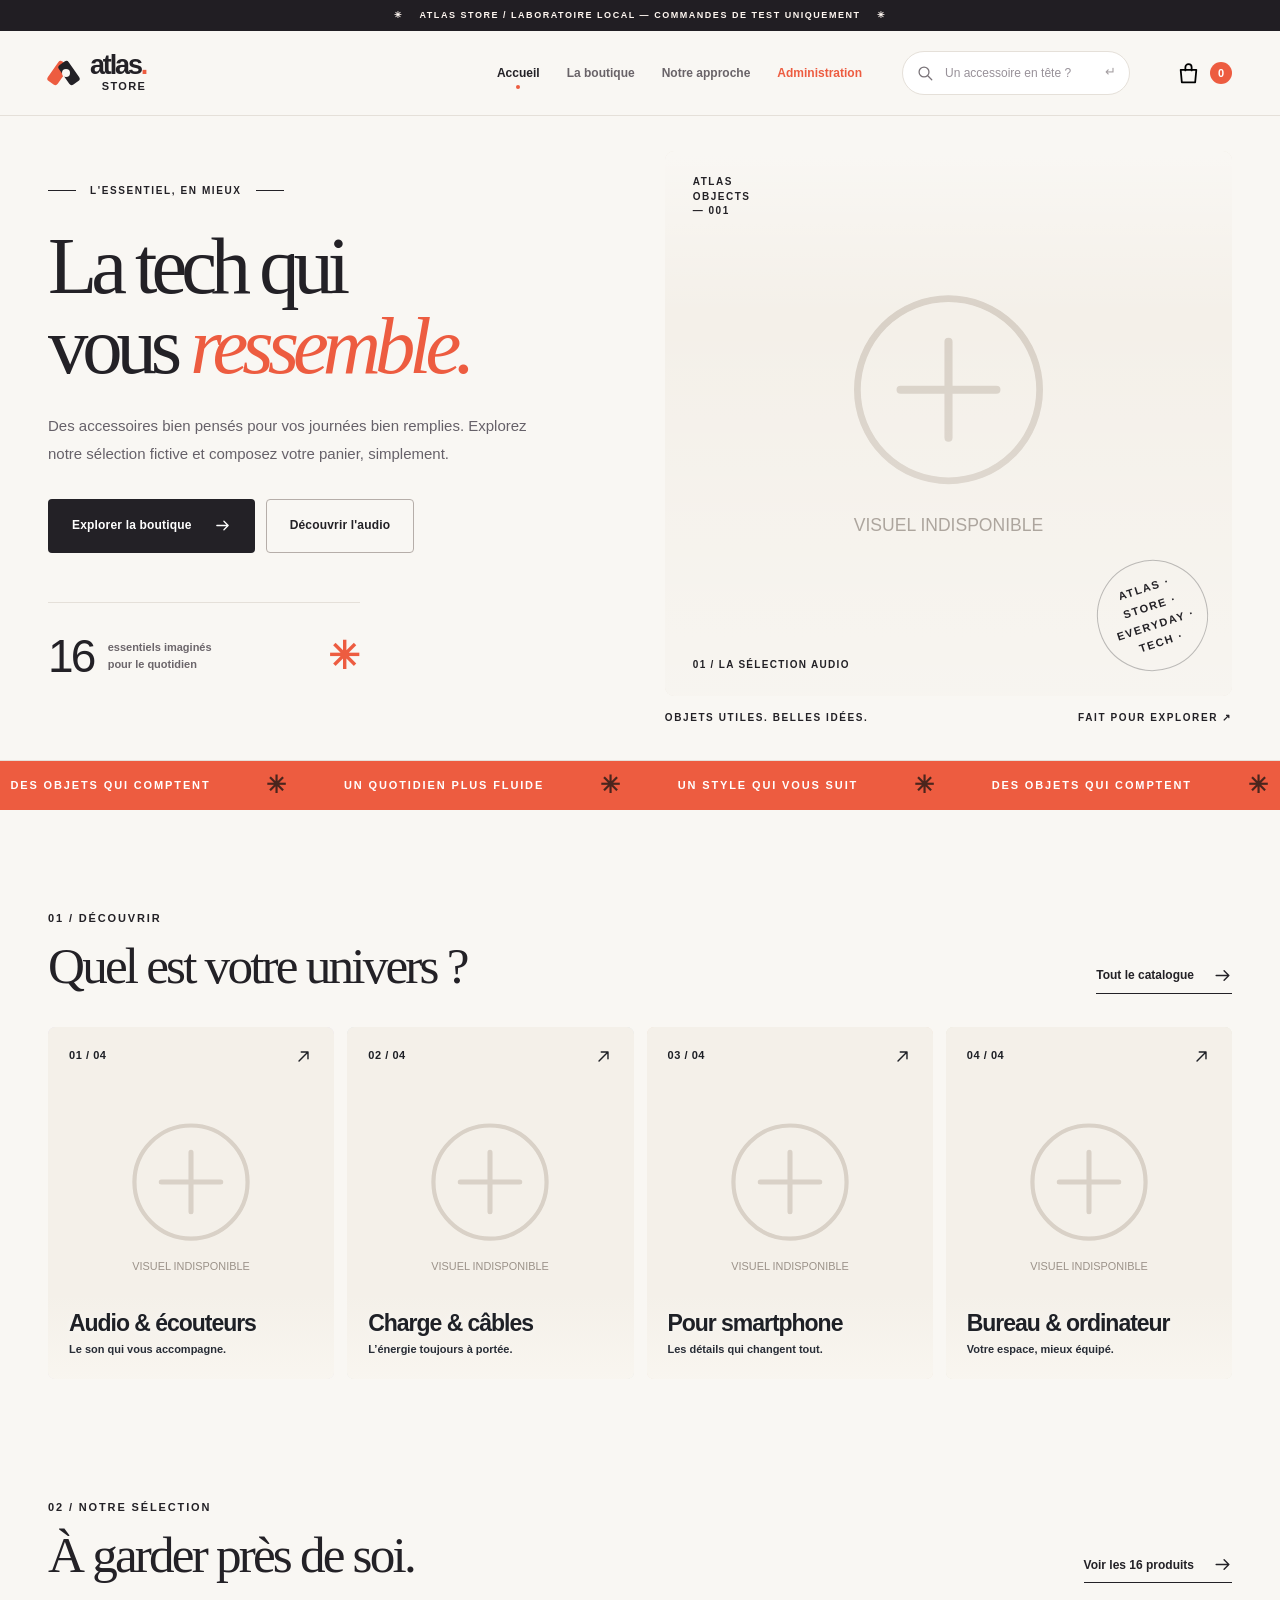
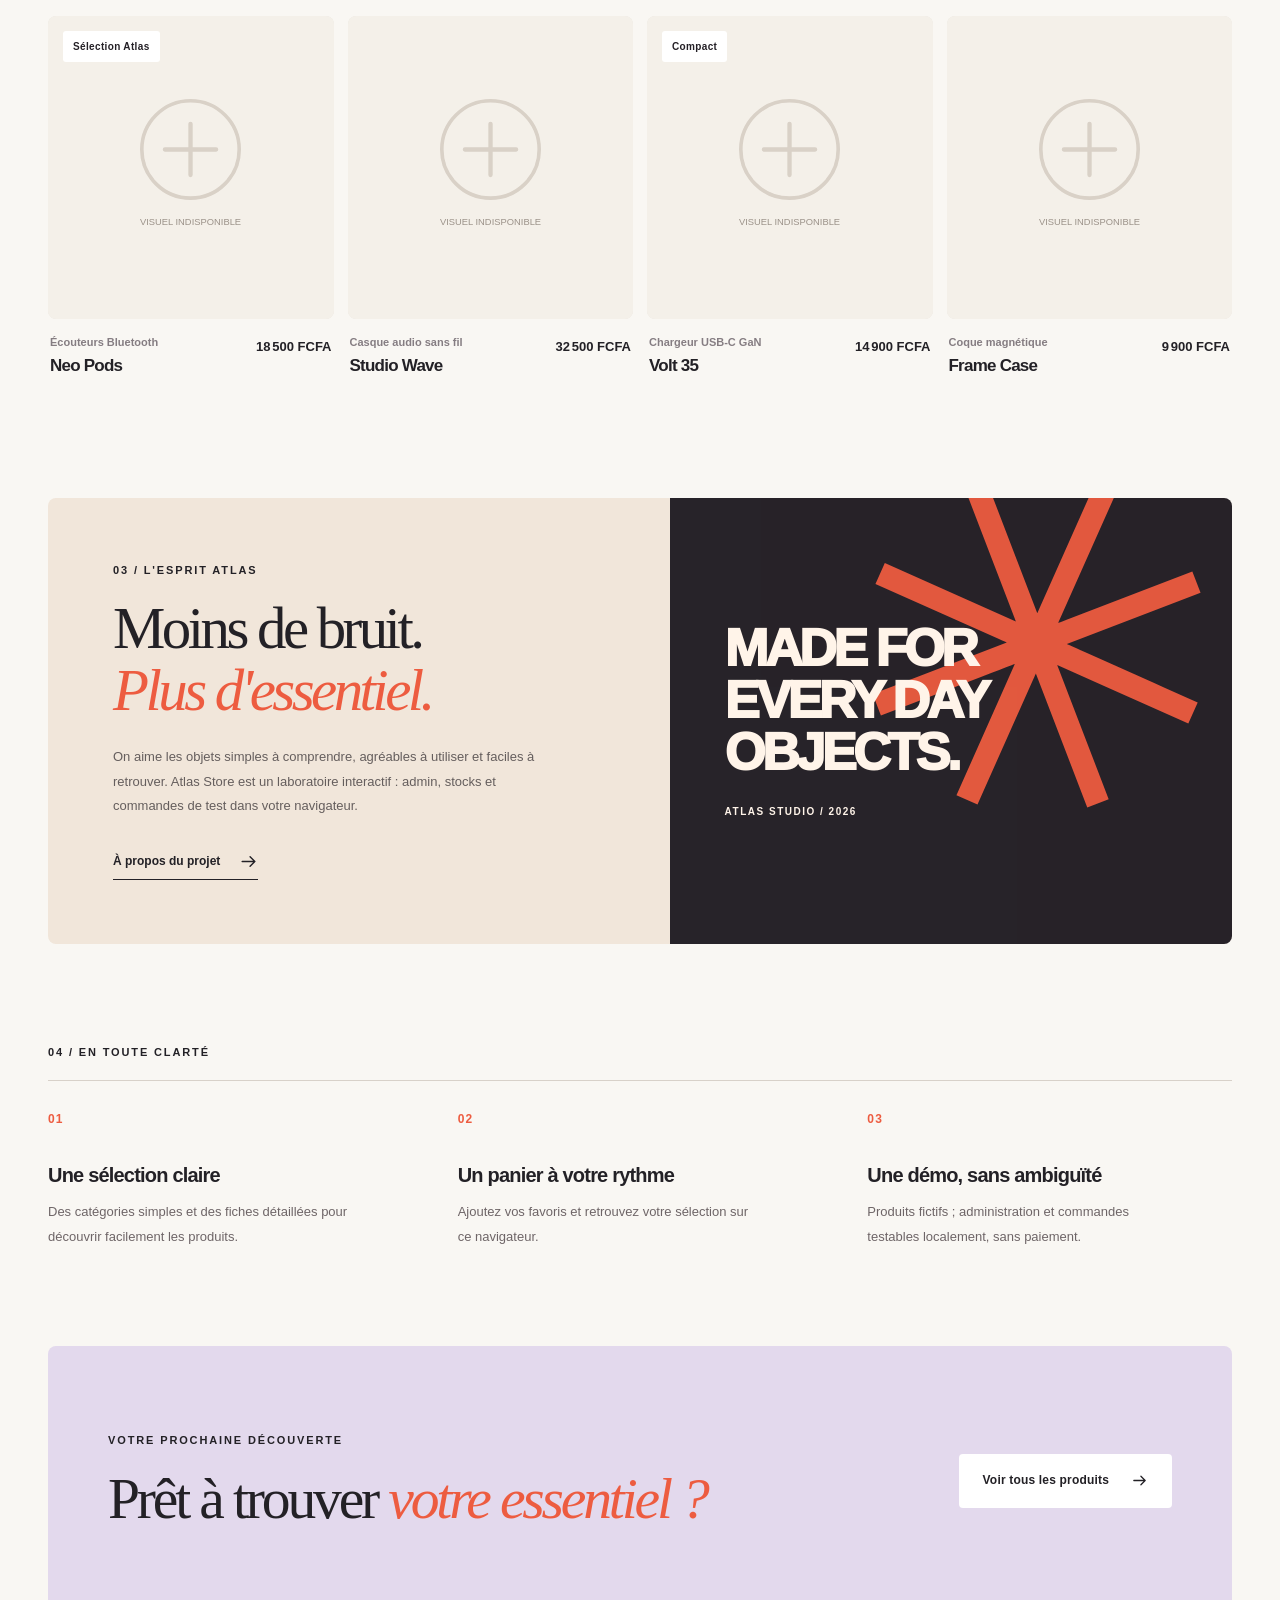
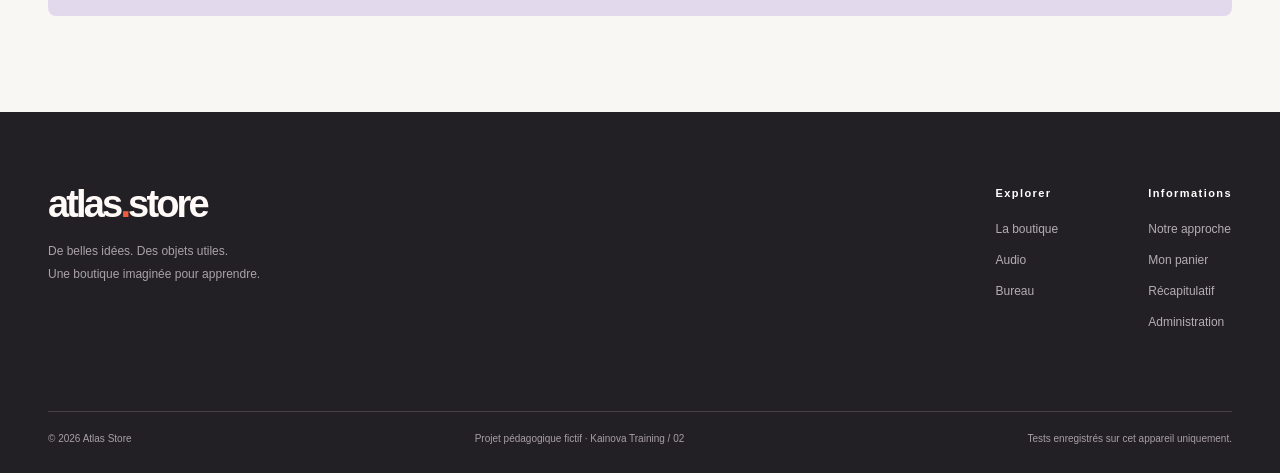
==== commit 1cce4bd6: "feat(atlas): enable interactive local lab admin and test orders on main" ====
--- a/KAINOVA-TRAINING/02-atlas-store/index.html
+++ b/KAINOVA-TRAINING/02-atlas-store/index.html
@@ -4,7 +4,7 @@
   <meta charset="utf-8">
   <meta name="viewport" content="width=device-width, initial-scale=1">
   <meta name="theme-color" content="#f8f6f2">
-  <meta name="description" content="Atlas Store, catalogue interactif fictif d'accessoires tech. Explorez 16 produits, comparez les variantes et composez un panier de démonstration, sans paiement réel.">
+  <meta name="description" content="Atlas Store, boutique laboratoire interactive : catalogue, variantes, administration et commandes de test locales, sans paiement réel.">
   <title>Atlas Store — Vos essentiels tech, autrement.</title>
   <link rel="icon" href="assets/favicon.svg" type="image/svg+xml">
   <link rel="stylesheet" href="css/style.css">
@@ -16,15 +16,15 @@
   <header class="site-header" id="site-header">
     <div class="header-inner container">
       <a class="logo" href="#/" aria-label="Atlas Store, accueil"><span class="logo__mark" aria-hidden="true"><span></span><span></span><span></span></span><span>atlas<span class="logo__dot">.</span><small>store</small></span></a>
-      <nav class="header-nav" aria-label="Navigation principale"><a data-nav="home" href="#/">Accueil</a><a data-nav="catalog" href="#/catalogue">La boutique</a><a data-nav="about" href="#/a-propos">Notre approche</a></nav>
+      <nav class="header-nav" aria-label="Navigation principale"><a data-nav="home" href="#/">Accueil</a><a data-nav="catalog" href="#/catalogue">La boutique</a><a data-nav="about" href="#/a-propos">Notre approche</a><a class="nav-admin-link" href="./admin.html">Administration</a></nav>
       <form id="header-search" class="header-search" role="search"><label for="global-search" class="sr-only">Rechercher dans le catalogue</label><svg aria-hidden="true" viewBox="0 0 24 24" fill="none"><circle cx="10.7" cy="10.7" r="6.6" stroke="currentColor" stroke-width="1.7"/><path d="m16 16 5 5" stroke="currentColor" stroke-width="1.7" stroke-linecap="round"/></svg><input type="search" id="global-search" placeholder="Un accessoire en tête ?" autocomplete="off"><kbd class="search-hint" aria-hidden="true">↵</kbd></form>
       <button id="cart-trigger" class="cart-trigger" type="button" aria-label="Ouvrir le panier, 0 article" aria-haspopup="dialog" aria-controls="cart-drawer"><svg aria-hidden="true" viewBox="0 0 24 24" fill="none" stroke="currentColor" stroke-width="1.7" stroke-linecap="round" stroke-linejoin="round"><path d="M4.5 8.5h15l-1.1 12H5.6z"/><path d="M9 9V6a3 3 0 0 1 6 0v3"/></svg><span class="cart-count" id="header-cart-count">0</span></button>
     </div>
-    <div class="mobile-nav container" aria-label="Navigation mobile"><a href="#/">Accueil</a><a href="#/catalogue">Catalogue</a><a href="#/a-propos">À propos</a></div>
+    <div class="mobile-nav container" aria-label="Navigation mobile"><a href="#/">Accueil</a><a href="#/catalogue">Catalogue</a><a href="#/a-propos">À propos</a><a href="./admin.html">Administration</a></div>
   </header>
   <main id="main-content" tabindex="-1"></main>
   <footer class="footer">
-    <div class="container footer__top"><div><a class="footer-logo" href="#/">atlas<span>.</span>store</a><p>De belles idées. Des objets utiles.<br>Une boutique imaginée pour apprendre.</p></div><div class="footer__links"><div><strong>Explorer</strong><a href="#/catalogue">La boutique</a><a href="#/catalogue?category=audio">Audio</a><a href="#/catalogue?category=informatique">Bureau</a></div><div><strong>Informations</strong><a href="#/a-propos">Notre approche</a><a href="#/panier">Mon panier</a><a href="#/recapitulatif">Récapitulatif</a></div></div></div>
+    <div class="container footer__top"><div><a class="footer-logo" href="#/">atlas<span>.</span>store</a><p>De belles idées. Des objets utiles.<br>Une boutique imaginée pour apprendre.</p></div><div class="footer__links"><div><strong>Explorer</strong><a href="#/catalogue">La boutique</a><a href="#/catalogue?category=audio">Audio</a><a href="#/catalogue?category=informatique">Bureau</a></div><div><strong>Informations</strong><a href="#/a-propos">Notre approche</a><a href="#/panier">Mon panier</a><a href="#/recapitulatif">Récapitulatif</a><a href="./admin.html">Administration</a></div></div></div>
     <div class="container footer__bottom"><span>© <span id="footer-year">2026</span> Atlas Store</span><span>Projet pédagogique fictif · Kainova Training / 02</span><span>Aucune commande ni paiement réel.</span></div>
   </footer>
   <div id="drawer-layer" class="drawer-layer" hidden><div class="drawer-backdrop" data-close-drawer></div><aside id="cart-drawer" class="drawer" role="dialog" aria-modal="true" aria-labelledby="drawer-title" tabindex="-1"><div class="drawer__top"><div><p class="eyebrow">MON ESPACE</p><h2 id="drawer-title">Mon panier <span id="drawer-count"></span></h2></div><button class="icon-btn" type="button" id="drawer-close" aria-label="Fermer le panier"><svg viewBox="0 0 24 24" aria-hidden="true" fill="none" stroke="currentColor" stroke-width="1.7"><path d="M5 5l14 14M19 5 5 19"/></svg></button></div><div class="drawer__content" id="drawer-items"></div><div class="drawer__bottom" id="drawer-bottom"></div></aside></div>
--- a/KAINOVA-TRAINING/02-atlas-store/css/style.css
+++ b/KAINOVA-TRAINING/02-atlas-store/css/style.css
@@ -345,3 +345,45 @@
 }
 @media (max-width:380px){.container{width:calc(100% - 30px)}.home-hero h1{font-size:49px}.hero-actions .btn{font-size:11px;padding:11px 13px}.hero-composition__panel{min-height:345px}.category-card{min-height:225px}.category-card h3{font-size:17px}.category-card p{font-size:9px}.product-card h3{font-size:14px}.product-card__price{font-size:11px}.catalog-toolbar{flex-wrap:wrap}.page-hero h1{font-size:57px}.purchase-controls{gap:8px}.add-cart-btn{font-size:10px;padding:8px 6px}.variant-option{padding:9px 10px;font-size:10px}.variant-option.is-selected{padding:8px 9px}.end-cta h2{font-size:35px}}
 @media (prefers-reduced-motion:reduce){html{scroll-behavior:auto}*,*::before,*::after{animation-duration:.01ms!important;animation-iteration-count:1!important;transition-duration:.01ms!important;scroll-behavior:auto!important}}
+
+/* Projet 02 — adaptation des compositions à de véritables photographies. */
+.hero-composition__panel{background:#f0e9e2}
+.hero-composition__panel>img{width:100%;height:100%;top:0;left:0;object-fit:cover;mix-blend-mode:normal;transform:none}
+.hero-composition__panel::after{pointer-events:none;z-index:1;background:linear-gradient(180deg,rgba(255,255,255,.48),transparent 30%,rgba(255,255,255,.32));border:0;border-radius:0;width:100%;height:100%;left:0;top:0}
+.category-card img{width:100%;height:100%;left:0;top:0;object-fit:cover;mix-blend-mode:normal}
+.category-card__top,.category-card__bottom{color:#1e2026;text-shadow:0 1px 9px rgba(255,255,255,.6)}
+.category-card__bottom{background:linear-gradient(transparent,rgba(249,246,240,.93))}
+.category-card__bottom p{color:#282d36}
+@media(max-width:980px){.category-card img{width:100%;height:100%;left:0;top:0}}
+@media(max-width:600px){.category-card img{width:100%;height:100%;left:0;top:0}}
+
+/* ATLAS PILOTE — ajouts légers : on conserve l'identité de la boutique existante. */
+.pilot-notice{padding:1rem 1.25rem;border:1px solid #ded6cc;background:#fff6ed;border-radius:12px;line-height:1.55}
+.pilot-notice--warning{border-color:#e8ae9a;background:#fff0e9}
+.pilot-notice--success{background:#edfaed;border-color:#b8d9bd}
+.pilot-notice a{color:#a63c21;text-decoration:underline}
+.checkout-layout{display:grid;grid-template-columns:minmax(0,1.4fr) minmax(280px,.8fr);gap:clamp(1.2rem,4vw,4rem);margin-top:2rem;align-items:start}
+.checkout-form{background:#fff;border:1px solid #e8e3db;border-radius:20px;padding:clamp(1.15rem,3vw,2.5rem);display:grid;gap:1.15rem}
+.checkout-form .field{display:grid;gap:.45rem}
+.checkout-form label{font-size:.88rem;font-weight:650}
+.checkout-form input:not([type=radio]):not([type=checkbox]),.checkout-form textarea,.checkout-form select{width:100%;background:#fcfaf7;border:1px solid #b5ada4;border-radius:10px;padding:.85rem 1rem;font:inherit;color:#232126;min-width:0}
+.checkout-form input:focus-visible,.checkout-form textarea:focus-visible,.checkout-form select:focus-visible{outline:3px solid #f27b42;outline-offset:2px}
+.checkout-form textarea{min-height:94px;resize:vertical}
+.checkout-form fieldset{border:1px solid #e4ded5;border-radius:12px;padding:1rem;display:grid;gap:.7rem}
+.checkout-form legend{font-weight:750;padding:0 .4rem}
+.checkout-form .choice{display:flex;align-items:start;gap:.65rem;font-size:.96rem}
+.checkout-form .choice input{flex:0 0 auto;margin-top:.25rem}
+.checkout-form .choice span{flex:1}
+.checkout-form .checkout-submit{width:100%;justify-content:center}
+.checkout-form [aria-live]{min-height:1rem;font-weight:650;color:#a12d24}
+.checkout-summary{border:1px solid #e8e3db;background:#fff;border-radius:20px;padding:1.4rem;position:sticky;top:110px}
+.checkout-summary h2{font-size:1.25rem;margin:0 0 1rem}
+.checkout-summary__item{padding:.65rem 0;border-bottom:1px solid #eee7df;display:flex;align-items:start;justify-content:space-between;gap:1rem;font-size:.88rem}
+.checkout-summary__total{font-size:1.2rem;display:flex;justify-content:space-between;margin:1rem 0 0}
+.status-history{list-style:none;margin:2rem 0 0;padding:0;display:grid;gap:1rem}
+.status-history li{padding:1rem;border-left:4px solid #fa7442;background:#fff;border-radius:0 8px 8px 0}
+.status-history time{display:block;color:#706a65;font-size:.82rem;margin-top:.3rem}
+@media(max-width:800px){.checkout-layout{grid-template-columns:1fr}.checkout-summary{position:static}}
+
+/* Administration visible dans la navigation d’Atlas Store. */
+.header-nav .nav-admin-link{color:var(--orange);font-weight:800}
